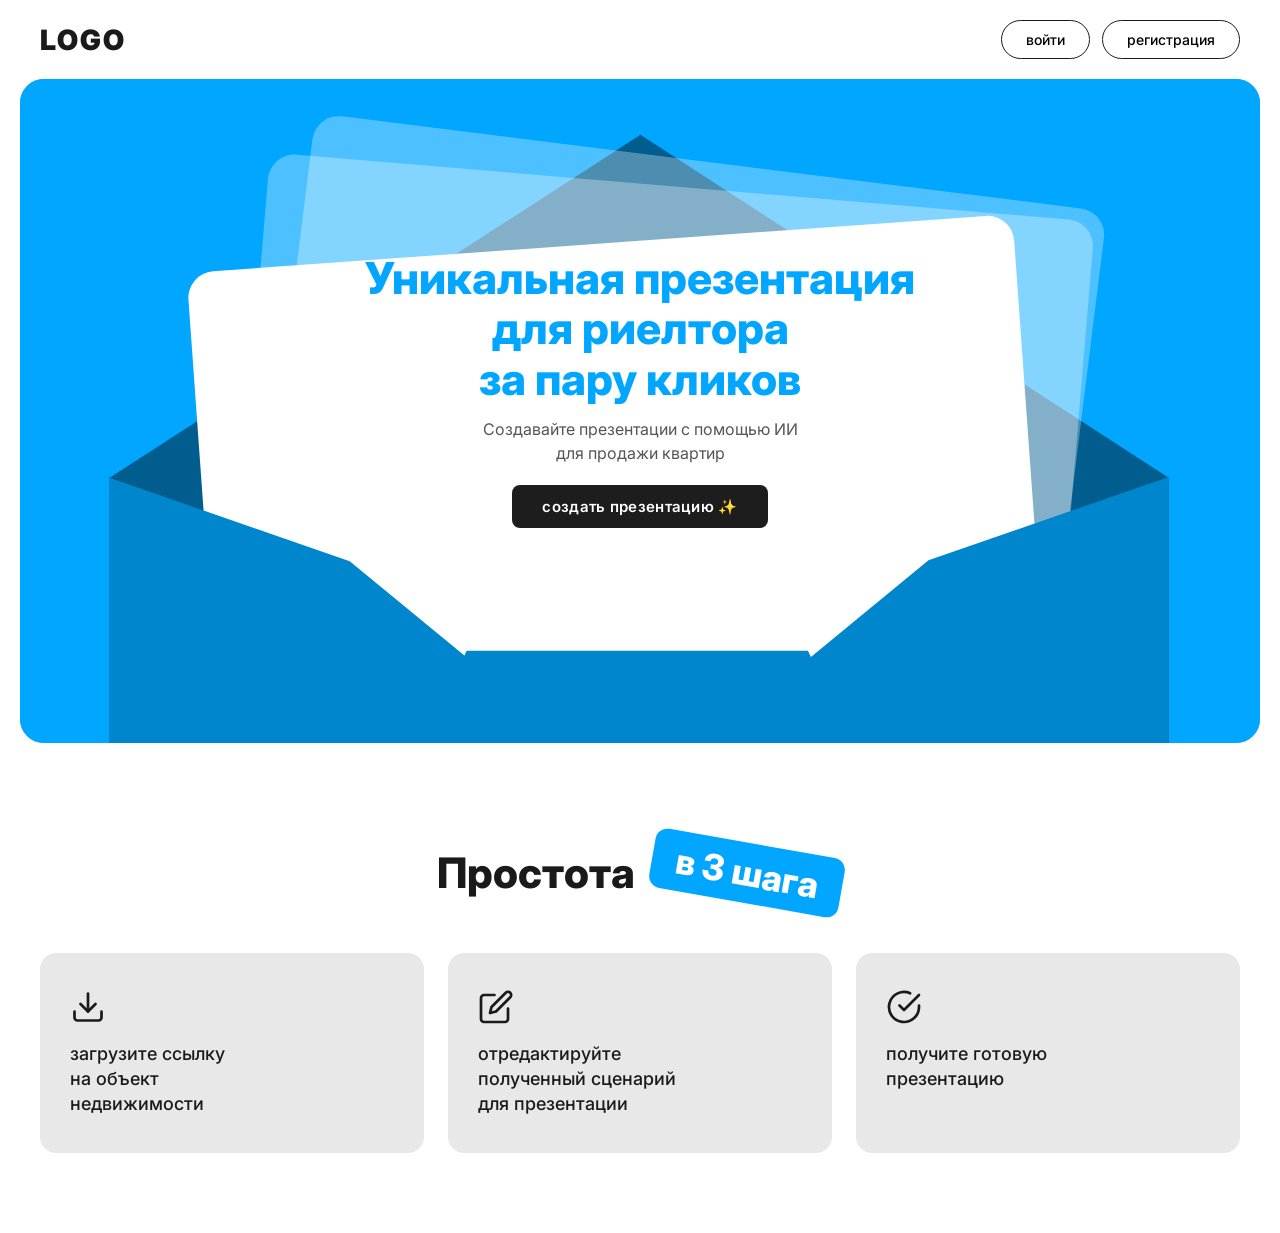
==== front/index.html @ 3f103055 "version_42" ====
<!DOCTYPE html>
<html lang="ru">
<head>
    <meta charset="UTF-8">
    <meta name="viewport" content="width=device-width, initial-scale=1.0">
    <title>Виртуальный ремонт</title>
    <link rel="stylesheet" href="/front/css/style.css">
</head>
<body>

    <!-- HEADER -->
    <header class="header">
        <div class="logo">LOGO</div>
        <div class="header-buttons">
            <button class="header-btn" onclick="openModal('login')">войти</button>
            <button class="header-btn" onclick="openModal('register')">регистрация</button>
        </div>
    </header>

    <!-- HERO SECTION (новый дизайн) -->
    <section class="hero-new">
        <div class="hero-envelope-container">
            <svg class="envelope-svg" viewBox="0 0 1399 749" xmlns="http://www.w3.org/2000/svg" preserveAspectRatio="xMidYMid meet">
                <rect width="1399" height="749" rx="20" fill="#00A6FF"/>
                <path d="M101 450 L700 63 L1296 450 L1296 869 L101 869 Z" fill="#005D8E"/>
                <rect x="297" y="92" width="900" height="535" rx="30" transform="rotate(7.1 747 360)" fill="white" fill-opacity="0.3"/>
                <rect x="258" y="121" width="934" height="540" rx="30" transform="rotate(4.8 725 391)" fill="white" fill-opacity="0.3"/>
                <rect x="206" y="185" width="934" height="540" rx="30" transform="rotate(-4.1 673 455)" fill="white"/>
                <path d="M101 869 L101 450 L372 544 L587 721 L587 869 Z" fill="#0086CD"/>
                <path d="M1296 868 L1296 449 L1025 543 L810 720 L810 868 Z" fill="#0086CD"/>
                <path d="M504 645 L397 870 L996 873 L889 645 Z" fill="#0086CD"/>
            </svg>
            <div class="hero-content-overlay">
                <h1 class="hero-new-title">Уникальная презентация<br>для риелтора<br>за пару кликов</h1>
                <p class="hero-new-subtitle">Создавайте презентации с помощью ИИ<br>для продажи квартир</p>
                <a class="hero-new-cta" href="pres_add.html">создать презентацию ✨</a>
            </div>
        </div>
    </section>

    <!-- STEPS SECTION -->
    <section class="steps-section">
        <h2 class="steps-title">Простота <span class="steps-badge tilt-badge">в 3 шага</span></h2>
        <div class="steps-cards">
            <div class="step-card animate-on-scroll">
                <svg class="step-icon" width="36" height="36" viewBox="0 0 24 24" fill="none" stroke="#1a1a1a" stroke-width="1.8" stroke-linecap="round" stroke-linejoin="round">
                    <path d="M21 15v4a2 2 0 0 1-2 2H5a2 2 0 0 1-2-2v-4"/>
                    <polyline points="7 10 12 15 17 10"/>
                    <line x1="12" y1="15" x2="12" y2="3"/>
                </svg>
                <p class="step-card-text">загрузите ссылку<br>на объект<br>недвижимости</p>
            </div>
            <div class="step-card animate-on-scroll">
                <svg class="step-icon" width="36" height="36" viewBox="0 0 24 24" fill="none" stroke="#1a1a1a" stroke-width="1.8" stroke-linecap="round" stroke-linejoin="round">
                    <path d="M11 4H4a2 2 0 0 0-2 2v14a2 2 0 0 0 2 2h14a2 2 0 0 0 2-2v-7"/>
                    <path d="M18.5 2.5a2.121 2.121 0 0 1 3 3L12 15l-4 1 1-4 9.5-9.5z"/>
                </svg>
                <p class="step-card-text">отредактируйте<br>полученный сценарий<br>для презентации</p>
            </div>
            <div class="step-card animate-on-scroll">
                <svg class="step-icon" width="36" height="36" viewBox="0 0 24 24" fill="none" stroke="#1a1a1a" stroke-width="1.8" stroke-linecap="round" stroke-linejoin="round">
                    <path d="M22 11.08V12a10 10 0 1 1-5.93-9.14"/>
                    <polyline points="22 4 12 14.01 9 11.01"/>
                </svg>
                <p class="step-card-text">получите готовую<br>презентацию</p>
            </div>
        </div>
    </section>

    <script src="/front/js/auth.js"></script>
    <script src="/front/js/script.js"></script>

    <!-- ===== AUTH MODAL ===== -->
    <div class="modal-overlay" id="authModal">
        <div class="modal-logo">LOGO</div>
        <button class="close-modal" onclick="closeModal('authModal')">✕</button>

        <div class="modal-card">
            <div class="modal-tabs">
                <button class="modal-tab active" id="tabRegister" onclick="switchTab('register')">Регистрация</button>
                <button class="modal-tab" id="tabLogin" onclick="switchTab('login')">Вход</button>
            </div>

            <!-- Форма регистрации (поле "Имя пользователя" убрано) -->
            <form class="register-form" id="registerForm" onsubmit="return false;">
                <div class="form-group">
                    <label class="form-label">Электронная почта</label>
                    <input type="email" class="form-input" id="regEmail" placeholder="Электронная почта">
                </div>
                <div class="form-group">
                    <label class="form-label">Пароль</label>
                    <input type="password" class="form-input" id="regPassword" placeholder="Пароль">
                </div>
                <p class="form-error" id="regError"></p>
                <button type="submit" class="submit-btn" id="regBtn" onclick="handleRegister()">Зарегистрироваться</button>
                <div class="modal-footer">
                    Уже есть аккаунт? <a onclick="switchTab('login')">Войти</a>
                </div>
            </form>

            <!-- Форма входа -->
            <form class="login-form" id="loginForm" onsubmit="return false;">
                <div class="form-group">
                    <label class="form-label">Электронная почта</label>
                    <input type="email" class="form-input" id="loginEmail" placeholder="Электронная почта">
                </div>
                <div class="form-group">
                    <label class="form-label">Пароль</label>
                    <input type="password" class="form-input" id="loginPassword" placeholder="Пароль">
                </div>
                <p class="form-error" id="loginError"></p>
                <button type="submit" class="submit-btn" id="loginBtn" onclick="handleLogin()">Войти</button>
                <div class="modal-footer">
                    Нет аккаунта? <a onclick="switchTab('register')">Зарегистрироваться</a>
                </div>
            </form>
        </div>
    </div>

</body>
</html>
---- front/css/style.css ----
@import url('https://fonts.googleapis.com/css2?family=Inter:wght@400;500;600;700;800;900&display=swap');

* {
    margin: 0;
    padding: 0;
    box-sizing: border-box;
}

body {
    font-family: 'Inter', sans-serif;
    background: #fff;
    color: #1a1a1a;
    overflow-x: hidden;
}

/* ===== HEADER ===== */
.header {
    display: flex;
    justify-content: space-between;
    align-items: center;
    padding: 20px 40px;
}
.logo {
    font-size: 28px;
    font-weight: 900;
    letter-spacing: 2px;
}
.header-buttons {
    display: flex;
    gap: 12px;
    align-items: center;
}
.header-btn {
    padding: 10px 24px;
    border: 1.5px solid #1a1a1a;
    border-radius: 30px;
    background: transparent;
    font-size: 14px;
    font-weight: 500;
    cursor: pointer;
    font-family: 'Inter', sans-serif;
    transition: all 0.3s;
}
.header-btn:hover {
    background: #1a1a1a;
    color: #fff;
}
.header-username-btn {
    background: #00A6FF;
    color: #fff;
    border-color: #00A6FF;
}
.header-username-btn:hover {
    background: #0090e0;
    border-color: #0090e0;
}

/* ===== HERO SECTION (компактный вариант) ===== */
.hero-new {
    margin: 0 20px 40px;
    max-height: calc(100vh - 90px);
    display: flex;
    flex-direction: column;
}
.hero-envelope-container {
    position: relative;
    background: #00A6FF;
    border-radius: 24px;
    overflow: hidden;
    max-height: 100%;
    flex: 1 1 auto;
    display: flex;
    align-items: flex-start;
    justify-content: center;
}
.envelope-svg {
    width: 100%;
    height: auto;
    display: block;
    max-height: calc(100vh - 90px);
    object-fit: contain;
}
.hero-content-overlay {
    position: absolute;
    top: 0;
    left: 0;
    right: 0;
    bottom: 0;
    display: flex;
    flex-direction: column;
    align-items: center;
    justify-content: flex-start;
    padding-top: 14%;
    padding-left: 8%;
    padding-right: 8%;
    pointer-events: none;
}
.hero-content-overlay > * {
    pointer-events: auto;
}
.hero-new-title {
    font-size: clamp(24px, 3.6vw, 44px);
    font-weight: 800;
    color: #00A6FF;
    text-align: center;
    line-height: 1.15;
    margin-bottom: 14px;
    text-shadow: 0 1px 2px rgba(255,255,255,0.5);
}
.hero-new-subtitle {
    font-size: clamp(13px, 1.4vw, 16px);
    color: #555;
    text-align: center;
    line-height: 1.45;
    margin-bottom: 20px;
    font-weight: 400;
    max-width: 640px;
}
.hero-new-cta {
    padding: 12px 30px;
    background: #1D1D1D;
    color: #fff;
    border: none;
    border-radius: 8px;
    font-size: 15px;
    font-weight: 600;
    cursor: pointer;
    font-family: 'Inter', sans-serif;
    transition: all 0.3s;
    letter-spacing: 0.3px;
    text-decoration: none;
}
.hero-new-cta:hover {
    background: #333;
    transform: translateY(-2px);
    box-shadow: 0 6px 20px rgba(0,0,0,0.2);
}

/* ===== STEPS SECTION ===== */
.steps-section {
    padding: 60px 40px 80px;
    text-align: center;
}
.steps-title {
    font-size: 42px;
    font-weight: 800;
    margin-bottom: 50px;
    display: flex;
    align-items: center;
    justify-content: center;
    gap: 16px;
    flex-wrap: wrap;
}
.steps-badge {
    background: #00A6FF;
    color: #fff;
    padding: 8px 24px;
    border-radius: 12px;
    font-size: 36px;
    font-weight: 800;
    display: inline-block;
}
.tilt-badge {
    transform: rotate(10deg);
    transition: transform 0.4s cubic-bezier(0.34, 1.56, 0.64, 1);
    cursor: default;
}
.tilt-badge:hover {
    transform: rotate(0deg) scale(1.05);
}
.steps-cards {
    display: grid;
    grid-template-columns: repeat(3, 1fr);
    gap: 24px;
    max-width: 1200px;
    margin: 0 auto;
}
.step-card {
    background: #E8E8E8;
    border-radius: 16px;
    padding: 36px 30px;
    min-height: 200px;
    display: flex;
    flex-direction: column;
    align-items: flex-start;
    text-align: left;
    transition: transform 0.3s, box-shadow 0.3s;
    gap: 16px;
}
.step-card:hover {
    transform: translateY(-6px);
    box-shadow: 0 12px 30px rgba(0, 0, 0, 0.1);
}
.step-icon {
    flex-shrink: 0;
}
.step-card-text {
    font-size: 18px;
    font-weight: 500;
    line-height: 1.4;
    color: #1a1a1a;
}

/* ===== MODAL ===== */


/* ===== ANIMATIONS ===== */
.animate-on-scroll {
    opacity: 0;
    transform: translateY(40px);
    transition: opacity 0.6s ease, transform 0.6s ease;
}
.animate-on-scroll.visible {
    opacity: 1;
    transform: translateY(0);
}

/* ===== RESPONSIVE ===== */
@media (max-width: 768px) {
    .header {
        padding: 16px 20px;
    }
    .logo {
        font-size: 22px;
    }
    .header-btn {
        padding: 8px 18px;
        font-size: 13px;
    }
    .hero-new {
        margin: 0 12px 24px;
        max-height: calc(100vh - 80px);
    }
    .envelope-svg {
        max-height: calc(100vh - 80px);
    }
    .hero-content-overlay {
        padding-top: 12%;
        padding-left: 5%;
        padding-right: 5%;
    }
    .hero-new-title {
        font-size: clamp(20px, 5.5vw, 32px);
        margin-bottom: 10px;
    }
    .hero-new-subtitle {
        font-size: clamp(12px, 2.8vw, 14px);
        margin-bottom: 16px;
    }
    .hero-new-cta {
        padding: 10px 24px;
        font-size: 14px;
    }
    .steps-section {
        padding: 40px 20px 60px;
    }
    .steps-title {
        font-size: 28px;
    }
    .steps-badge {
        font-size: 24px;
        padding: 6px 18px;
    }
    .steps-cards {
        grid-template-columns: 1fr;
        gap: 16px;
    }
    .step-card {
        min-height: auto;
        padding: 28px 24px;
    }
    .step-card-text {
        font-size: 16px;
    }
    .modal-card {
        padding: 30px 24px;
    }
    .modal-logo {
        left: 20px;
        font-size: 22px;
    }
    .close-modal {
        right: 20px;
    }
}

@media (max-width: 480px) {
    .hero-new {
        max-height: calc(100vh - 70px);
    }
    .envelope-svg {
        max-height: calc(100vh - 70px);
    }
    .hero-content-overlay {
        padding-top: 10%;
    }
    .steps-title {
        font-size: 24px;
        gap: 10px;
    }
    .steps-badge {
        font-size: 20px;
    }
}
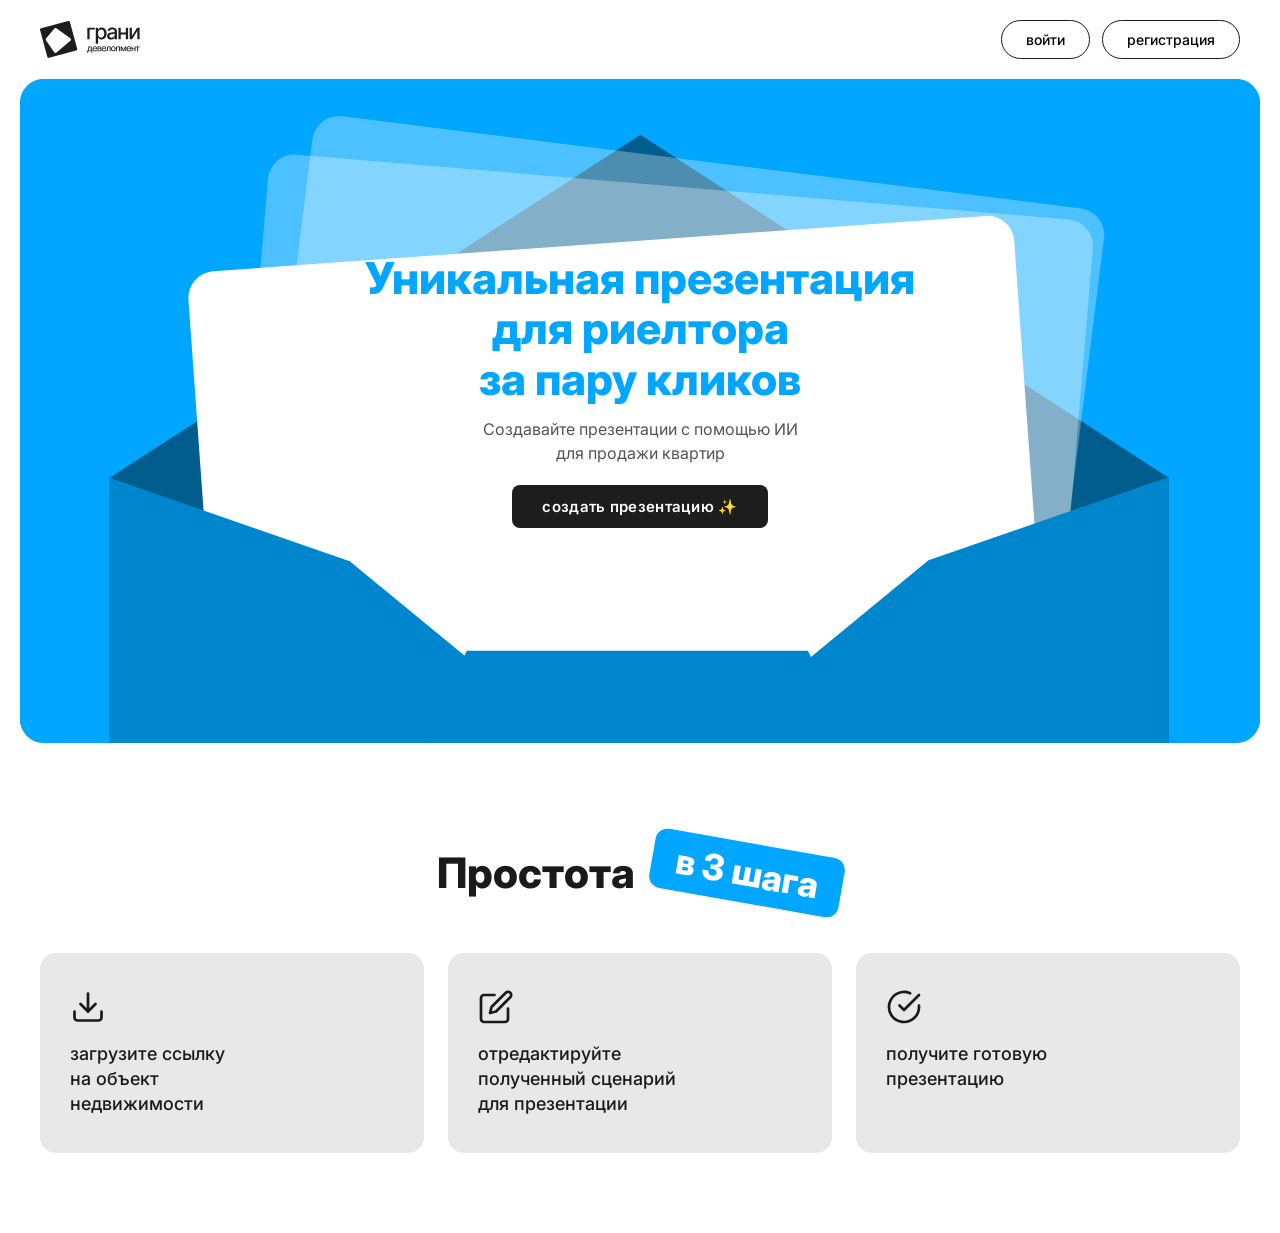
==== commit 54953e08: "version 52" ====
--- a/front/index.html
+++ b/front/index.html
@@ -4,13 +4,14 @@
     <meta charset="UTF-8">
     <meta name="viewport" content="width=device-width, initial-scale=1.0">
     <title>Виртуальный ремонт</title>
-    <link rel="stylesheet" href="/front/css/style.css">
+    <link rel="shortcut icon" href="photo/favicon.ico" type="image/x-icon">
+    <link rel="stylesheet" href="css/style.css">
 </head>
 <body>
 
     <!-- HEADER -->
     <header class="header">
-        <div class="logo">LOGO</div>
+        <img class="svg-logo" src="photo/logo.svg">
         <div class="header-buttons">
             <button class="header-btn" onclick="openModal('login')">войти</button>
             <button class="header-btn" onclick="openModal('register')">регистрация</button>
@@ -67,55 +68,8 @@
         </div>
     </section>
 
-    <script src="/front/js/auth.js"></script>
-    <script src="/front/js/script.js"></script>
-
-    <!-- ===== AUTH MODAL ===== -->
-    <div class="modal-overlay" id="authModal">
-        <div class="modal-logo">LOGO</div>
-        <button class="close-modal" onclick="closeModal('authModal')">✕</button>
-
-        <div class="modal-card">
-            <div class="modal-tabs">
-                <button class="modal-tab active" id="tabRegister" onclick="switchTab('register')">Регистрация</button>
-                <button class="modal-tab" id="tabLogin" onclick="switchTab('login')">Вход</button>
-            </div>
-
-            <!-- Форма регистрации (поле "Имя пользователя" убрано) -->
-            <form class="register-form" id="registerForm" onsubmit="return false;">
-                <div class="form-group">
-                    <label class="form-label">Электронная почта</label>
-                    <input type="email" class="form-input" id="regEmail" placeholder="Электронная почта">
-                </div>
-                <div class="form-group">
-                    <label class="form-label">Пароль</label>
-                    <input type="password" class="form-input" id="regPassword" placeholder="Пароль">
-                </div>
-                <p class="form-error" id="regError"></p>
-                <button type="submit" class="submit-btn" id="regBtn" onclick="handleRegister()">Зарегистрироваться</button>
-                <div class="modal-footer">
-                    Уже есть аккаунт? <a onclick="switchTab('login')">Войти</a>
-                </div>
-            </form>
-
-            <!-- Форма входа -->
-            <form class="login-form" id="loginForm" onsubmit="return false;">
-                <div class="form-group">
-                    <label class="form-label">Электронная почта</label>
-                    <input type="email" class="form-input" id="loginEmail" placeholder="Электронная почта">
-                </div>
-                <div class="form-group">
-                    <label class="form-label">Пароль</label>
-                    <input type="password" class="form-input" id="loginPassword" placeholder="Пароль">
-                </div>
-                <p class="form-error" id="loginError"></p>
-                <button type="submit" class="submit-btn" id="loginBtn" onclick="handleLogin()">Войти</button>
-                <div class="modal-footer">
-                    Нет аккаунта? <a onclick="switchTab('register')">Зарегистрироваться</a>
-                </div>
-            </form>
-        </div>
-    </div>
+    <script src="js/auth.js"></script>
+    <script src="js/script.js"></script>
 
 </body>
 </html>
--- a/front/css/style.css
+++ b/front/css/style.css
@@ -20,10 +20,9 @@
     align-items: center;
     padding: 20px 40px;
 }
-.logo {
-    font-size: 28px;
-    font-weight: 900;
-    letter-spacing: 2px;
+.svg-logo {
+    width: 100px;
+    height: auto;
 }
 .header-buttons {
     display: flex;
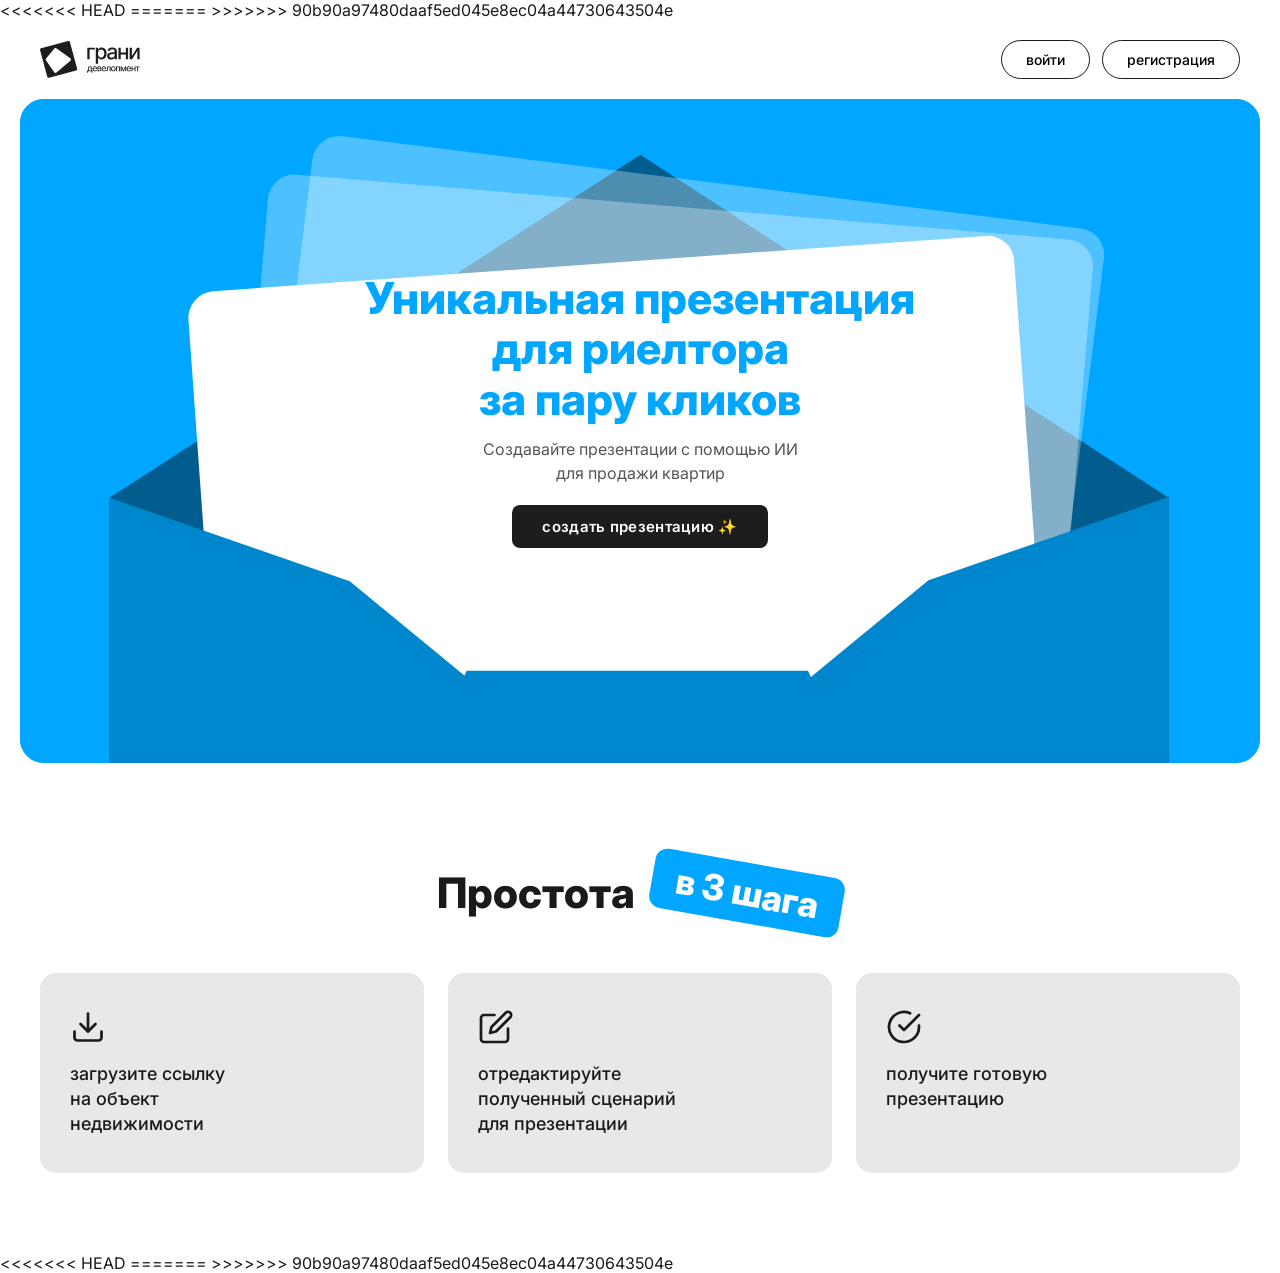
==== commit 77e7fff6: "burmalda" ====
--- a/front/index.html
+++ b/front/index.html
@@ -4,8 +4,12 @@
     <meta charset="UTF-8">
     <meta name="viewport" content="width=device-width, initial-scale=1.0">
     <title>Виртуальный ремонт</title>
+<<<<<<< HEAD
     <link rel="shortcut icon" href="photo/favicon.ico" type="image/x-icon">
     <link rel="stylesheet" href="css/style.css">
+=======
+    <link rel="stylesheet" href="/front/css/style.css">
+>>>>>>> 90b90a97480daaf5ed045e8ec04a44730643504e
 </head>
 <body>
 
@@ -68,8 +72,61 @@
         </div>
     </section>
 
+<<<<<<< HEAD
     <script src="js/auth.js"></script>
     <script src="js/script.js"></script>
 
+=======
+    <script src="/front/js/auth.js"></script>
+    <script src="/front/js/script.js"></script>
+
+    <!-- ===== AUTH MODAL ===== -->
+    <div class="modal-overlay" id="authModal">
+        <div class="modal-logo">LOGO</div>
+        <button class="close-modal" onclick="closeModal('authModal')">✕</button>
+
+        <div class="modal-card">
+            <div class="modal-tabs">
+                <button class="modal-tab active" id="tabRegister" onclick="switchTab('register')">Регистрация</button>
+                <button class="modal-tab" id="tabLogin" onclick="switchTab('login')">Вход</button>
+            </div>
+
+            <!-- Форма регистрации (поле "Имя пользователя" убрано) -->
+            <form class="register-form" id="registerForm" onsubmit="return false;">
+                <div class="form-group">
+                    <label class="form-label">Электронная почта</label>
+                    <input type="email" class="form-input" id="regEmail" placeholder="Электронная почта">
+                </div>
+                <div class="form-group">
+                    <label class="form-label">Пароль</label>
+                    <input type="password" class="form-input" id="regPassword" placeholder="Пароль">
+                </div>
+                <p class="form-error" id="regError"></p>
+                <button type="submit" class="submit-btn" id="regBtn" onclick="handleRegister()">Зарегистрироваться</button>
+                <div class="modal-footer">
+                    Уже есть аккаунт? <a onclick="switchTab('login')">Войти</a>
+                </div>
+            </form>
+
+            <!-- Форма входа -->
+            <form class="login-form" id="loginForm" onsubmit="return false;">
+                <div class="form-group">
+                    <label class="form-label">Электронная почта</label>
+                    <input type="email" class="form-input" id="loginEmail" placeholder="Электронная почта">
+                </div>
+                <div class="form-group">
+                    <label class="form-label">Пароль</label>
+                    <input type="password" class="form-input" id="loginPassword" placeholder="Пароль">
+                </div>
+                <p class="form-error" id="loginError"></p>
+                <button type="submit" class="submit-btn" id="loginBtn" onclick="handleLogin()">Войти</button>
+                <div class="modal-footer">
+                    Нет аккаунта? <a onclick="switchTab('register')">Зарегистрироваться</a>
+                </div>
+            </form>
+        </div>
+    </div>
+
+>>>>>>> 90b90a97480daaf5ed045e8ec04a44730643504e
 </body>
 </html>
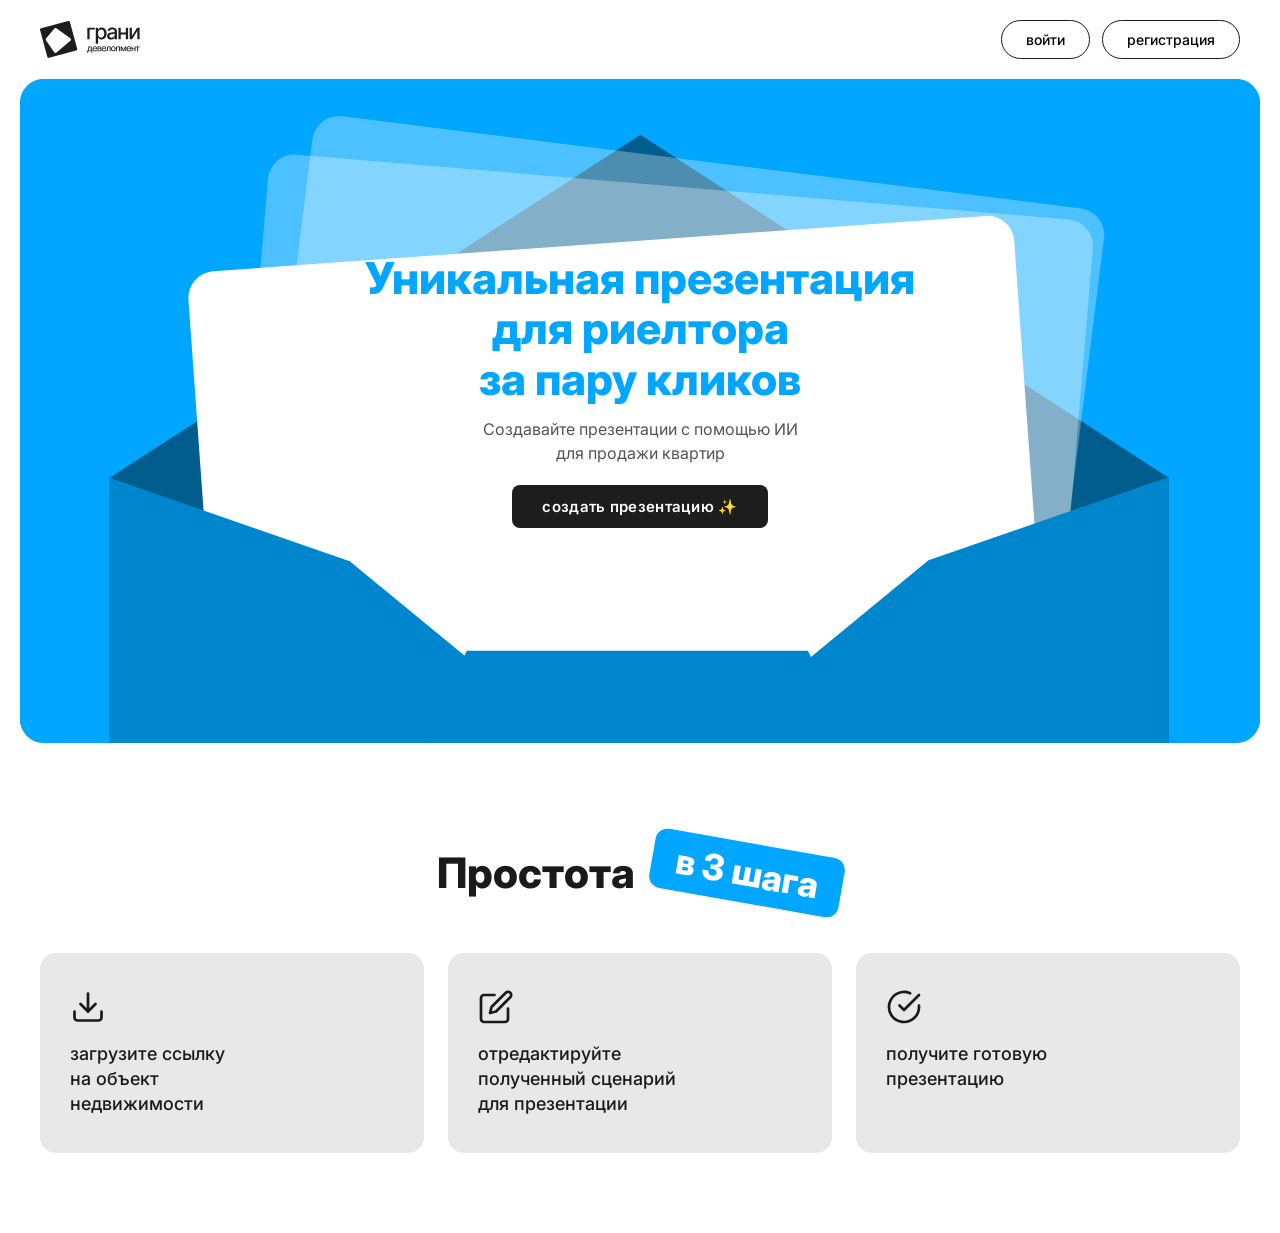
==== commit 481ffccb: "v42" ====
--- a/front/index.html
+++ b/front/index.html
@@ -4,12 +4,10 @@
     <meta charset="UTF-8">
     <meta name="viewport" content="width=device-width, initial-scale=1.0">
     <title>Виртуальный ремонт</title>
-<<<<<<< HEAD
     <link rel="shortcut icon" href="photo/favicon.ico" type="image/x-icon">
     <link rel="stylesheet" href="css/style.css">
-=======
     <link rel="stylesheet" href="/front/css/style.css">
->>>>>>> 90b90a97480daaf5ed045e8ec04a44730643504e
+
 </head>
 <body>
 
@@ -71,12 +69,8 @@
             </div>
         </div>
     </section>
-
-<<<<<<< HEAD
     <script src="js/auth.js"></script>
     <script src="js/script.js"></script>
-
-=======
     <script src="/front/js/auth.js"></script>
     <script src="/front/js/script.js"></script>
 
@@ -126,7 +120,5 @@
             </form>
         </div>
     </div>
-
->>>>>>> 90b90a97480daaf5ed045e8ec04a44730643504e
 </body>
 </html>
